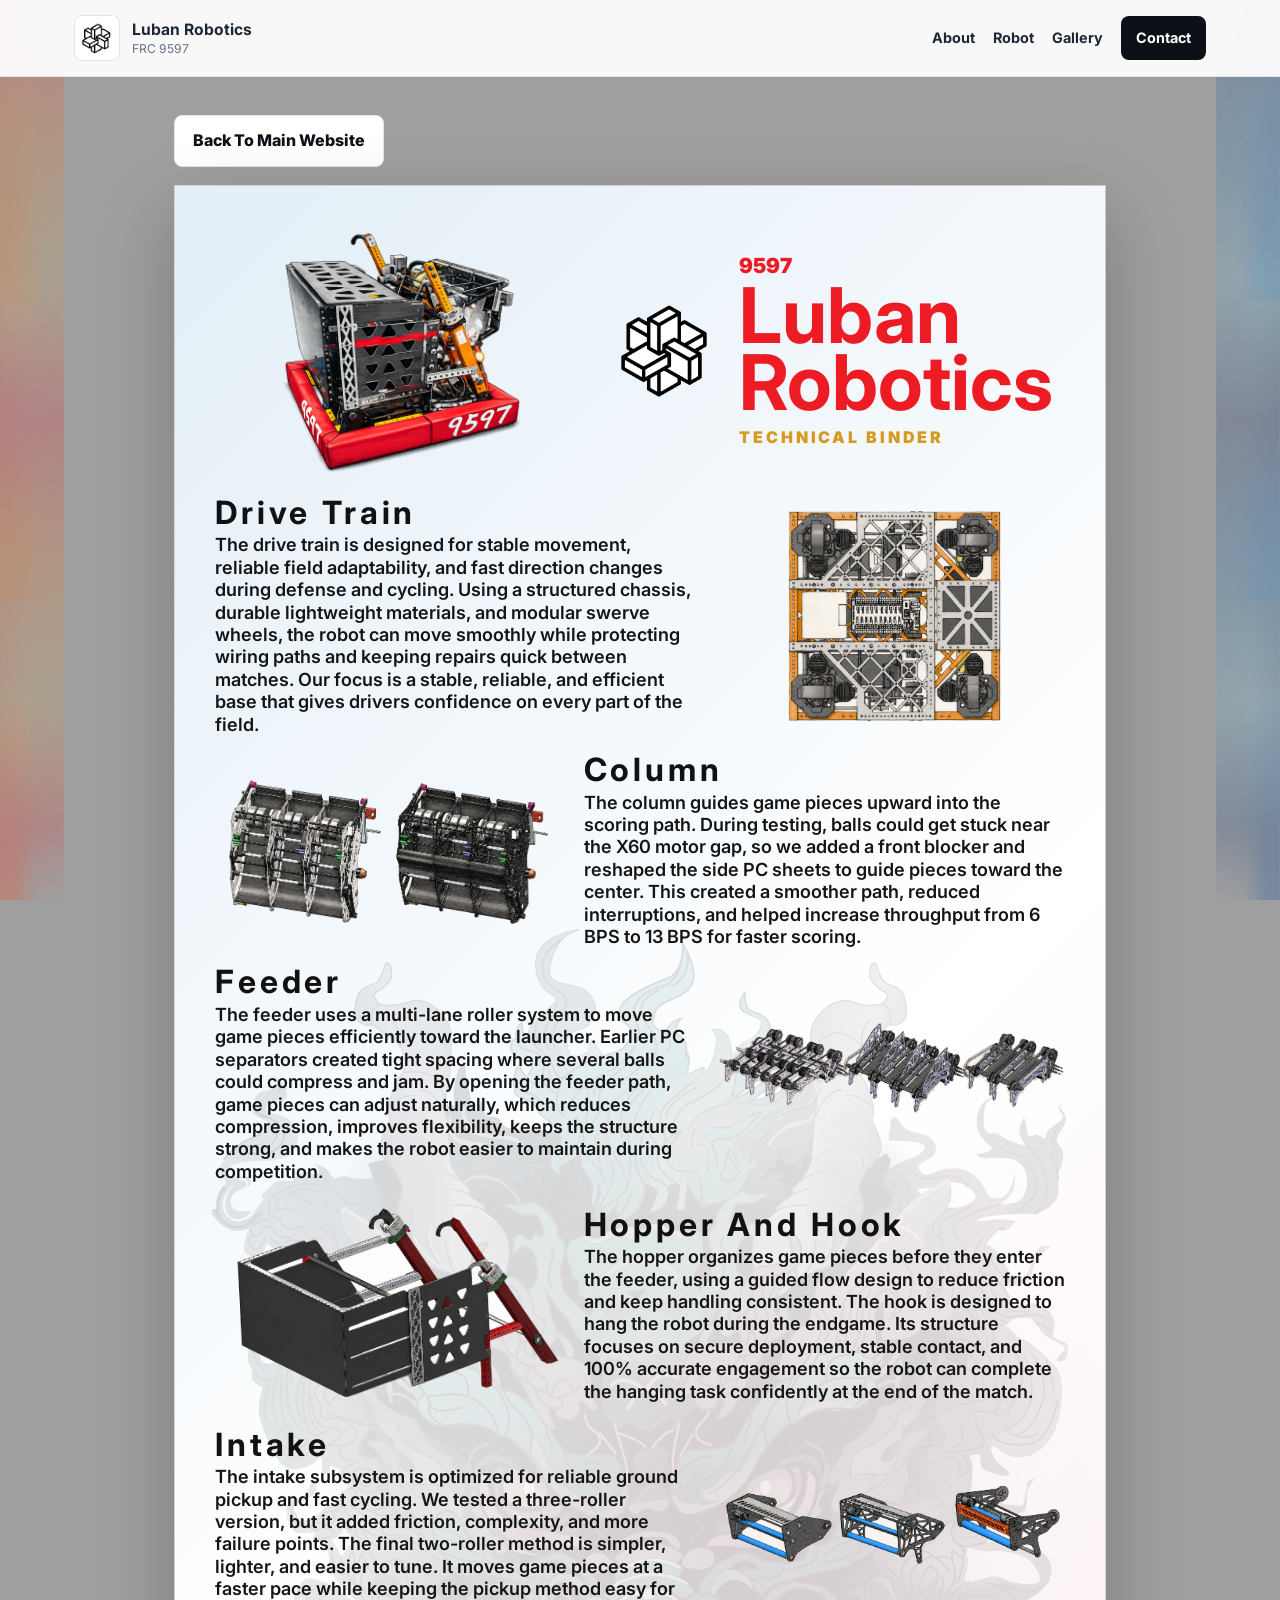
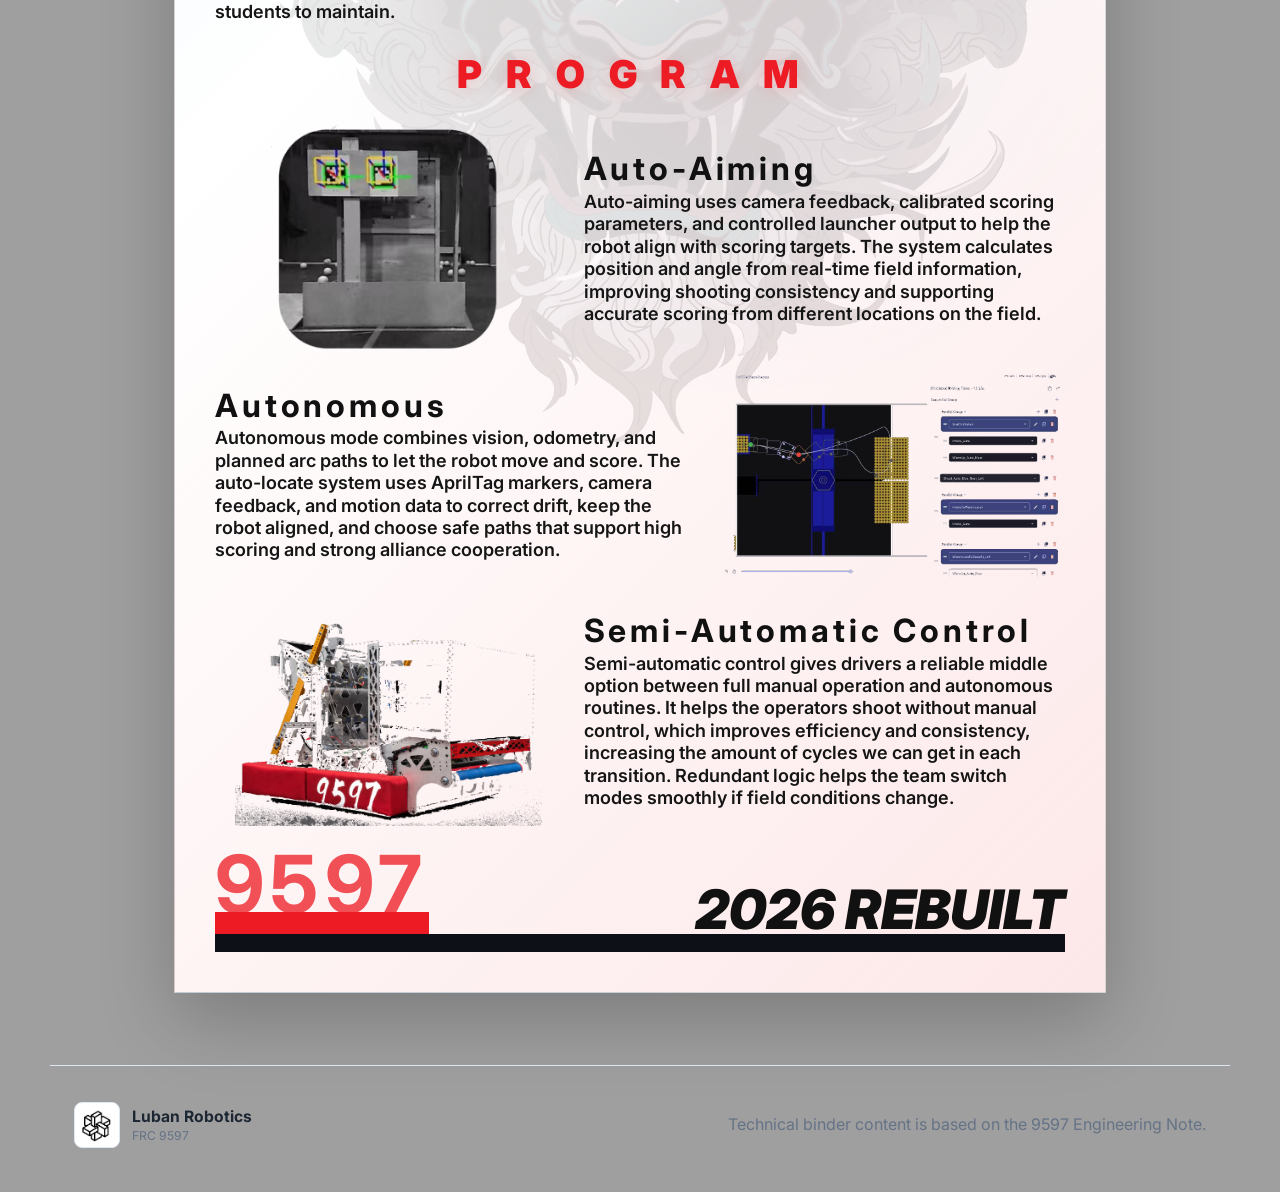
==== binder.html @ 668d8262 "Build Luban Robotics website" ====
<!DOCTYPE html>
<html lang="en">
  <head>
    <meta charset="UTF-8" />
    <meta name="viewport" content="width=device-width, initial-scale=1.0" />
    <title>Technical Binder | Luban Robotics</title>
    <link rel="preconnect" href="https://fonts.googleapis.com" />
    <link rel="preconnect" href="https://fonts.gstatic.com" crossorigin />
    <link
      href="https://fonts.googleapis.com/css2?family=Inter:wght@400;500;600;700;800&amp;display=swap"
      rel="stylesheet"
    />
    <link rel="stylesheet" href="styles.css" />
  </head>
  <body class="binder-page">
    <header class="site-header" id="top">
      <nav class="nav" aria-label="Primary navigation">
        <a class="brand" href="index.html#home" aria-label="Luban Robotics home">
          <span class="brand-mark" aria-hidden="true">
            <img src="images/binder/no-bg/luban-logo.png" alt="" />
          </span>
          <span>
            <strong>Luban Robotics</strong>
            <small>FRC 9597</small>
          </span>
        </a>
        <button class="nav-toggle" type="button" aria-expanded="false" aria-controls="nav-links">
          <span></span>
          <span></span>
          <span></span>
          <span class="sr-only">Open menu</span>
        </button>
        <div class="nav-links" id="nav-links">
          <a href="index.html#about">About</a>
          <a href="index.html#engineering">Robot</a>
          <a href="index.html#gallery">Gallery</a>
          <a class="nav-cta" href="index.html#contact">Contact</a>
        </div>
      </nav>
    </header>

    <main>
      <section class="binder-poster-section">
        <a class="button secondary binder-back" href="index.html#home">Back To Main Website</a>
        <article class="technical-binder" aria-label="Luban Robotics 2026 technical binder">
          <header class="binder-poster-header">
            <figure class="binder-hero-robot">
              <img src="images/binder/no-bg/luban-robot.png" alt="Luban Robotics 9597 robot" />
            </figure>
            <div class="binder-title-lockup">
              <img src="images/binder/no-bg/luban-logo.png" alt="Luban Robotics logo" />
              <div>
                <p>9597</p>
                <h1>Luban Robotics</h1>
                <span>Technical Binder</span>
              </div>
            </div>
          </header>

          <section class="binder-block binder-block-left">
            <div>
              <h2>Drive Train</h2>
              <p>
                The drive train is designed for stable movement, reliable field adaptability, and fast
                direction changes during defense and cycling. Using a structured chassis, durable
                lightweight materials, and modular swerve wheels, the robot can move smoothly while
                protecting wiring paths and keeping repairs quick between matches. Our focus is a
                stable, reliable, and efficient base that gives drivers confidence on every part of the
                field.
              </p>
            </div>
            <img src="images/binder/no-bg/drivetrain-cad.png" alt="Drive train CAD" />
          </section>

          <section class="binder-block binder-block-right">
            <img src="images/binder/no-bg/column-shooter.png" alt="Column feeder and launcher CAD" />
            <div>
              <h2>Column</h2>
              <p>
                The column guides game pieces upward into the scoring path. During testing, balls
                could get stuck near the X60 motor gap, so we added a front blocker and reshaped the
                side PC sheets to guide pieces toward the center. This created a smoother path,
                reduced interruptions, and helped increase throughput from 6 BPS to 13 BPS for faster
                scoring.
              </p>
            </div>
          </section>

          <section class="binder-block binder-block-left">
            <div>
              <h2>Feeder</h2>
              <p>
                The feeder uses a multi-lane roller system to move game pieces efficiently toward the
                launcher. Earlier PC separators created tight spacing where several balls could
                compress and jam. By opening the feeder path, game pieces can adjust naturally, which
                reduces compression, improves flexibility, keeps the structure strong, and makes the
                robot easier to maintain during competition.
              </p>
            </div>
            <img src="images/binder/no-bg/feeder-iteration.png" alt="Feeder mechanism CAD" />
          </section>

          <section class="binder-block binder-block-right">
            <img src="images/binder/no-bg/hopper-hook.png" alt="Hopper and hook CAD" />
            <div>
              <h2>Hopper And Hook</h2>
              <p>
                The hopper organizes game pieces before they enter the feeder, using a guided flow
                design to reduce friction and keep handling consistent. The hook is designed to hang
                the robot during the endgame. Its structure focuses on secure deployment, stable
                contact, and 100% accurate engagement so the robot can complete the hanging task
                confidently at the end of the match.
              </p>
            </div>
          </section>

          <section class="binder-block binder-block-left">
            <div>
              <h2>Intake</h2>
              <p>
                The intake subsystem is optimized for reliable ground pickup and fast cycling. We
                tested a three-roller version, but it added friction, complexity, and more failure
                points. The final two-roller method is simpler, lighter, and easier to tune. It moves
                game pieces at a faster pace while keeping the pickup method easy for students to
                maintain.
              </p>
            </div>
            <img src="images/binder/no-bg/intake-two-roller.png" alt="Intake CAD" />
          </section>

          <div class="binder-program-label">PROGRAM</div>

          <section class="binder-block binder-block-right">
            <img src="images/binder/no-bg/auto-aiming-preview.png" alt="Auto-aiming vision target preview" />
            <div>
              <h2>Auto-Aiming</h2>
              <p>
                Auto-aiming uses camera feedback, calibrated scoring parameters, and controlled
                launcher output to help the robot align with scoring targets. The system calculates
                position and angle from real-time field information, improving shooting consistency
                and supporting accurate scoring from different locations on the field.
              </p>
            </div>
          </section>

          <section class="binder-block binder-block-left">
            <div>
              <h2>Autonomous</h2>
              <p>
                Autonomous mode combines vision, odometry, and planned arc paths to let the robot
                move and score. The auto-locate system uses AprilTag markers, camera feedback, and
                motion data to correct drift, keep the robot aligned, and choose safe paths that
                support high scoring and strong alliance cooperation.
              </p>
            </div>
            <img src="images/binder/no-bg/auto-path.png" alt="Autonomous path planning software" />
          </section>

          <section class="binder-block binder-block-right binder-footer-block">
            <img src="images/binder/no-bg/luban-robot-gallery.png" alt="Robot control and mechanism overview" />
            <div>
              <h2>Semi-Automatic Control</h2>
              <p>
                Semi-automatic control gives drivers a reliable middle option between full manual
                operation and autonomous routines. It helps the operators shoot without manual
                control, which improves efficiency and consistency, increasing the amount of cycles we
                can get in each transition. Redundant logic helps the team switch modes smoothly if
                field conditions change.
              </p>
            </div>
          </section>

          <footer class="binder-poster-footer">
            <strong>9597</strong>
            <span>2026 REBUILT</span>
          </footer>
        </article>
      </section>
    </main>

    <footer class="site-footer">
      <a class="brand" href="index.html#home" aria-label="Back to main website">
        <span class="brand-mark" aria-hidden="true">
          <img src="images/binder/no-bg/luban-logo.png" alt="" />
        </span>
        <span>
          <strong>Luban Robotics</strong>
          <small>FRC 9597</small>
        </span>
      </a>
      <p>Technical binder content is based on the 9597 Engineering Note.</p>
    </footer>
    <script src="script.js"></script>
  </body>
</html>
---- styles.css ----
:root {
  --blue: #0066b3;
  --blue-dark: #003b73;
  --red: #ed1c24;
  --red-dark: #a70f18;
  --black: #0d1117;
  --ink: #1d2733;
  --muted: #657386;
  --line: #dde5ef;
  --soft: #f4f7fb;
  --white: #ffffff;
  --shadow: 0 18px 50px rgba(13, 17, 23, 0.12);
  --radius: 8px;
  --max: 1180px;
}

* {
  box-sizing: border-box;
}

html {
  scroll-behavior: smooth;
}

body {
  margin: 0;
  font-family: "Inter", Arial, sans-serif;
  color: var(--ink);
  background: var(--white);
  line-height: 1.6;
  overflow-x: hidden;
}

body::before,
body::after {
  content: "";
  position: fixed;
  top: 0;
  bottom: 0;
  width: clamp(36px, 5vw, 84px);
  pointer-events: none;
  z-index: 12;
  opacity: 0.26;
  background-repeat: repeat-y;
  background-size: 100% 420px, 100% 300px, 100% 220px, 100% 100%;
  filter: blur(0.7px) saturate(1.18);
  will-change: background-position, opacity, transform;
  animation:
    side-fire-flow 8s linear infinite,
    side-fire-drift 3.8s ease-in-out infinite alternate;
}

body::before {
  left: 0;
  background-image:
    linear-gradient(180deg, rgba(237, 28, 36, 0.72), rgba(255, 113, 27, 0.68), rgba(255, 173, 56, 0.42), rgba(237, 28, 36, 0.72)),
    radial-gradient(ellipse at 0% 88%, rgba(255, 95, 24, 0.68) 0 16%, transparent 48%),
    radial-gradient(ellipse at 22% 42%, rgba(255, 190, 72, 0.42) 0 10%, transparent 42%),
    linear-gradient(90deg, rgba(237, 28, 36, 0.42), rgba(255, 127, 36, 0.13) 44%, transparent 100%);
  -webkit-mask-image:
    linear-gradient(90deg, #000 0 22%, rgba(0, 0, 0, 0.18) 56%, transparent 100%),
    linear-gradient(180deg, transparent 0, #000 9%, #000 91%, transparent 100%);
  mask-image:
    linear-gradient(90deg, #000 0 22%, rgba(0, 0, 0, 0.18) 56%, transparent 100%),
    linear-gradient(180deg, transparent 0, #000 9%, #000 91%, transparent 100%);
}

body::after {
  right: 0;
  background-image:
    linear-gradient(180deg, rgba(0, 38, 105, 0.72), rgba(0, 102, 179, 0.68), rgba(80, 194, 255, 0.42), rgba(0, 38, 105, 0.72)),
    radial-gradient(ellipse at 100% 88%, rgba(0, 111, 210, 0.68) 0 16%, transparent 48%),
    radial-gradient(ellipse at 78% 42%, rgba(143, 224, 255, 0.42) 0 10%, transparent 42%),
    linear-gradient(270deg, rgba(0, 38, 105, 0.44), rgba(76, 190, 255, 0.13) 44%, transparent 100%);
  -webkit-mask-image:
    linear-gradient(270deg, #000 0 22%, rgba(0, 0, 0, 0.18) 56%, transparent 100%),
    linear-gradient(180deg, transparent 0, #000 9%, #000 91%, transparent 100%);
  mask-image:
    linear-gradient(270deg, #000 0 22%, rgba(0, 0, 0, 0.18) 56%, transparent 100%),
    linear-gradient(180deg, transparent 0, #000 9%, #000 91%, transparent 100%);
  animation-delay: -3.4s, -1.6s;
}

body.nav-open {
  overflow: hidden;
}

main,
.site-footer {
  position: relative;
  z-index: 1;
}

@keyframes side-fire-flow {
  0% {
    background-position: 0 0, 0 120px, 0 210px, 0 0;
  }

  100% {
    background-position: 0 -420px, 0 -180px, 0 -10px, 0 0;
  }
}

@keyframes side-fire-drift {
  0% {
    opacity: 0.2;
    transform: translateY(0) scaleX(0.96);
  }

  45% {
    opacity: 0.32;
    transform: translateY(-10px) scaleX(1.05);
  }

  100% {
    opacity: 0.24;
    transform: translateY(-18px) scaleX(1);
  }
}

@media (max-width: 760px) {
  body::before,
  body::after {
    width: 22px;
    opacity: 0.18;
  }
}

img,
svg {
  max-width: 100%;
  display: block;
}

a {
  color: inherit;
}

.sr-only {
  position: absolute;
  width: 1px;
  height: 1px;
  padding: 0;
  margin: -1px;
  overflow: hidden;
  clip: rect(0, 0, 0, 0);
  white-space: nowrap;
  border: 0;
}

.site-header {
  position: sticky;
  top: 0;
  z-index: 20;
  background: rgba(255, 255, 255, 0.93);
  border-bottom: 1px solid rgba(221, 229, 239, 0.9);
  backdrop-filter: blur(16px);
}

.nav {
  max-width: var(--max);
  margin: 0 auto;
  min-height: 76px;
  padding: 0 24px;
  display: flex;
  align-items: center;
  justify-content: space-between;
  gap: 24px;
}

.brand {
  display: inline-flex;
  align-items: center;
  gap: 12px;
  text-decoration: none;
}

.brand-mark {
  width: 46px;
  height: 46px;
  flex: 0 0 auto;
  display: block;
  overflow: hidden;
  background: var(--white);
  border: 1px solid var(--line);
  border-radius: var(--radius);
}

.brand-mark img {
  width: 100%;
  height: 100%;
  object-fit: contain;
  padding: 4px;
}

.brand strong,
.brand small {
  display: block;
  line-height: 1.1;
}

.brand strong {
  font-size: 0.98rem;
}

.brand small {
  color: var(--muted);
  font-size: 0.76rem;
  margin-top: 4px;
}

.nav-links {
  display: flex;
  align-items: center;
  gap: 18px;
  font-size: 0.9rem;
  font-weight: 700;
}

.nav-links a {
  text-decoration: none;
  color: var(--ink);
}

.nav-links a:hover {
  color: var(--blue);
}

.nav-cta {
  padding: 10px 15px;
  color: var(--white) !important;
  background: var(--black);
  border-radius: var(--radius);
}

.nav-toggle {
  display: none;
  width: 44px;
  height: 44px;
  border: 1px solid var(--line);
  background: var(--white);
  border-radius: var(--radius);
  padding: 10px;
}

.nav-toggle span:not(.sr-only) {
  display: block;
  height: 2px;
  margin: 5px 0;
  background: var(--black);
}

.section {
  max-width: var(--max);
  margin: 0 auto;
  padding: 92px 24px;
}

.band {
  max-width: none;
  background: var(--soft);
}

.band > * {
  max-width: var(--max);
  margin-left: auto;
  margin-right: auto;
}

.hero {
  padding-top: 72px;
}

.hero-grid {
  display: grid;
  grid-template-columns: minmax(0, 0.9fr) minmax(360px, 1.1fr);
  gap: 46px;
  align-items: center;
}

.hero-grid > *,
.two-column > *,
.engineering-layout > *,
.event-card > *,
.sponsor-intro > *,
.contact-grid > * {
  min-width: 0;
}

.eyebrow {
  margin: 0 0 12px;
  color: var(--red);
  font-weight: 800;
  font-size: 0.78rem;
  text-transform: uppercase;
  letter-spacing: 0.08em;
}

h1,
h2,
h3,
p {
  margin-top: 0;
}

h1 {
  margin-bottom: 22px;
  color: var(--black);
  font-size: clamp(2.65rem, 7vw, 5.6rem);
  line-height: 0.96;
  letter-spacing: 0;
}

h2 {
  margin-bottom: 0;
  color: var(--black);
  font-size: clamp(2rem, 4vw, 3.35rem);
  line-height: 1.05;
  letter-spacing: 0;
}

h3 {
  margin-bottom: 10px;
  color: var(--black);
  font-size: 1.08rem;
  line-height: 1.25;
}

.hero-intro {
  max-width: 620px;
  color: var(--muted);
  font-size: 1.14rem;
}

.hero-actions {
  display: flex;
  flex-wrap: wrap;
  gap: 12px;
  margin-top: 30px;
}

.button {
  display: inline-flex;
  align-items: center;
  justify-content: center;
  min-height: 46px;
  padding: 12px 18px;
  border: 0;
  border-radius: var(--radius);
  font: inherit;
  font-weight: 800;
  text-decoration: none;
  cursor: pointer;
}

.button.primary {
  color: var(--white);
  background: var(--blue);
}

.button.primary:hover {
  background: var(--blue-dark);
}

.button.secondary {
  color: var(--black);
  background: var(--white);
  border: 1px solid var(--line);
}

.image-placeholder {
  position: relative;
  min-height: 230px;
  margin: 0;
  overflow: hidden;
  border: 1px solid rgba(0, 102, 179, 0.22);
  border-radius: var(--radius);
  background:
    linear-gradient(135deg, rgba(0, 102, 179, 0.18), rgba(237, 28, 36, 0.13)),
    repeating-linear-gradient(
      -45deg,
      rgba(13, 17, 23, 0.06) 0,
      rgba(13, 17, 23, 0.06) 10px,
      rgba(255, 255, 255, 0.65) 10px,
      rgba(255, 255, 255, 0.65) 20px
    );
}

.image-placeholder::before {
  content: "";
  position: absolute;
  inset: 18px;
  border: 2px dashed rgba(13, 17, 23, 0.22);
  border-radius: calc(var(--radius) - 2px);
}

.image-hero {
  min-height: 520px;
  box-shadow: var(--shadow);
}

.image-hero img {
  object-fit: cover;
}

.placeholder-label {
  position: absolute;
  left: 50%;
  top: 50%;
  z-index: 1;
  transform: translate(-50%, -50%);
  width: min(78%, 330px);
  padding: 12px 16px;
  color: var(--black);
  background: rgba(255, 255, 255, 0.88);
  border: 1px solid rgba(221, 229, 239, 0.9);
  border-radius: var(--radius);
  text-align: center;
  font-weight: 800;
}

.achievement-strip {
  display: grid;
  grid-template-columns: repeat(4, 1fr);
  gap: 14px;
  margin-top: 32px;
}

.achievement-strip article,
.info-card,
.feature-card,
.photo-card,
.post-card,
.contact-card,
.values-card,
.event-card {
  border: 1px solid var(--line);
  border-radius: var(--radius);
  background: var(--white);
}

.achievement-strip article {
  padding: 18px;
}

.achievement-strip strong,
.achievement-strip span {
  display: block;
}

.achievement-strip strong {
  color: var(--black);
  font-size: 1.02rem;
}

.achievement-strip span {
  color: var(--muted);
  font-size: 0.9rem;
}

.secondary-page-actions {
  display: flex;
  flex-wrap: wrap;
  justify-content: center;
  gap: 12px;
  margin-top: 22px;
}

.section-heading {
  max-width: 780px;
  margin-bottom: 36px;
}

.row-heading {
  max-width: none;
  display: flex;
  align-items: end;
  justify-content: space-between;
  gap: 24px;
}

.text-link {
  color: var(--blue);
  font-weight: 800;
  text-decoration: none;
}

.text-link:hover,
.post-card a:hover {
  text-decoration: underline;
}

.two-column {
  display: grid;
  grid-template-columns: minmax(0, 1.25fr) minmax(280px, 0.75fr);
  gap: 28px;
  align-items: start;
  margin-bottom: 28px;
}

.copy-stack,
.values-card {
  font-size: 1.02rem;
}

.copy-stack p,
.values-card p,
.info-card p,
.feature-card p,
.photo-card p,
.post-card p,
.event-card p,
.contact-card p {
  color: var(--muted);
}

.values-card,
.info-card,
.feature-card,
.photo-card,
.post-card,
.contact-card {
  padding: 24px;
}

.check-list {
  display: grid;
  gap: 10px;
  margin: 0;
  padding: 0;
  list-style: none;
}

.check-list li {
  position: relative;
  padding-left: 26px;
}

.check-list li::before {
  content: "";
  position: absolute;
  left: 0;
  top: 0.55em;
  width: 10px;
  height: 10px;
  background: var(--red);
  border-radius: 50%;
  box-shadow: 8px 0 0 var(--blue);
}

.card-grid {
  display: grid;
  gap: 18px;
}

.card-grid.four {
  grid-template-columns: repeat(4, 1fr);
}

.card-grid.three {
  grid-template-columns: repeat(3, 1fr);
}

.card-grid.two {
  grid-template-columns: repeat(2, 1fr);
}

.card-icon {
  width: 42px;
  height: 42px;
  display: grid;
  place-items: center;
  margin-bottom: 18px;
  border-radius: var(--radius);
  font-weight: 800;
}

.card-icon.blue {
  color: var(--white);
  background: var(--blue);
}

.card-icon.red {
  color: var(--white);
  background: var(--red);
}

.card-icon.black {
  color: var(--white);
  background: var(--black);
}

.card-icon.white {
  color: var(--black);
  background: var(--soft);
  border: 1px solid var(--line);
}

.engineering-layout {
  display: grid;
  grid-template-columns: minmax(300px, 0.9fr) minmax(0, 1.1fr);
  gap: 28px;
  align-items: stretch;
}

.image-placeholder.tall {
  min-height: 500px;
}

.robot-photo-frame {
  margin: 0;
  overflow: hidden;
  border: 1px solid var(--line);
  border-radius: var(--radius);
  background: var(--white);
}

.robot-photo-frame.tall {
  min-height: 500px;
  display: grid;
  place-items: center;
}

.robot-photo-frame img {
  width: 100%;
  height: 100%;
  object-fit: contain;
}

.engineering-content {
  display: grid;
  gap: 18px;
}

.mini-grid {
  display: grid;
  grid-template-columns: repeat(2, 1fr);
  gap: 14px;
}

.robot-principles {
  display: flex;
  flex-wrap: wrap;
  gap: 10px;
  margin-top: 18px;
}

.robot-principles strong {
  display: inline-flex;
  align-items: center;
  justify-content: center;
  min-width: 132px;
  padding: 12px 14px;
  color: var(--black);
  font-size: 1.25rem;
  font-weight: 900;
  letter-spacing: 0.04em;
  border: 1px solid var(--line);
  border-left: 6px solid var(--red);
  border-radius: var(--radius);
  background: var(--white);
}

.robot-principles strong:nth-child(2) {
  border-left-color: var(--blue);
}

.robot-principles strong:nth-child(3) {
  border-left-color: var(--black);
}

.mini-grid article {
  padding: 18px;
  border-left: 5px solid var(--blue);
  background: var(--white);
  border-radius: var(--radius);
}

.mini-grid strong,
.mini-grid span {
  display: block;
}

.mini-grid span {
  margin-top: 4px;
  color: var(--muted);
  font-size: 0.92rem;
}

.notebook-section {
  margin-top: 54px;
}

.notebook-heading {
  margin-bottom: 24px;
}

.notebook-grid {
  display: grid;
  gap: 18px;
}

.notebook-card {
  display: grid;
  grid-template-columns: minmax(260px, 0.44fr) minmax(0, 0.56fr);
  overflow: hidden;
  border: 1px solid var(--line);
  border-radius: var(--radius);
  background: var(--white);
}

.notebook-card:nth-child(even) {
  grid-template-columns: minmax(0, 0.56fr) minmax(260px, 0.44fr);
}

.notebook-card:nth-child(even) figure {
  order: 2;
  border-right: 0;
  border-left: 1px solid var(--line);
}

.notebook-card figure {
  min-height: 260px;
  margin: 0;
  display: grid;
  place-items: center;
  background: #f7f9fc;
  border-right: 1px solid var(--line);
}

.notebook-card img {
  width: 100%;
  height: 100%;
  object-fit: contain;
}

.notebook-card > div {
  padding: 26px;
}

.notebook-card h3 {
  margin-bottom: 8px;
}

.notebook-card p:not(.eyebrow) {
  margin-bottom: 0;
  color: var(--muted);
}

.notebook-card p + p {
  margin-top: 12px;
}

.note-metrics {
  display: flex;
  flex-wrap: wrap;
  gap: 8px;
  margin-top: 16px;
}

.note-metrics span {
  display: inline-flex;
  padding: 8px 10px;
  color: var(--black);
  background: var(--soft);
  border: 1px solid var(--line);
  border-radius: var(--radius);
  font-size: 0.86rem;
  font-weight: 800;
}

.timeline {
  display: grid;
  grid-template-columns: repeat(4, 1fr);
  gap: 1px;
  margin-top: 28px;
  overflow: hidden;
  border: 1px solid var(--line);
  border-radius: var(--radius);
  background: var(--line);
}

.timeline article {
  padding: 24px;
  background: var(--white);
}

.timeline span {
  display: inline-block;
  margin-bottom: 16px;
  color: var(--red);
  font-weight: 800;
}

.timeline p {
  margin-bottom: 0;
  color: var(--muted);
}

.event-list {
  display: grid;
  gap: 18px;
}

.event-card {
  display: grid;
  grid-template-columns: minmax(220px, 0.42fr) minmax(0, 0.58fr);
  gap: 22px;
  align-items: center;
  padding: 18px;
}

.event-card-featured {
  grid-template-columns: minmax(320px, 0.48fr) minmax(0, 0.52fr);
  align-items: start;
}

.event-results-image {
  margin: 0;
  overflow: hidden;
  border: 1px solid var(--line);
  border-radius: var(--radius);
  background: var(--white);
}

.event-results-image img {
  width: 100%;
  height: 100%;
  display: block;
  object-fit: contain;
}

.image-placeholder.wide {
  min-height: 210px;
}

.event-meta,
.post-date {
  margin-bottom: 8px;
  color: var(--red);
  font-size: 0.86rem;
  font-weight: 800;
}

.result-stats {
  display: grid;
  grid-template-columns: repeat(4, 1fr);
  gap: 10px;
  margin-top: 18px;
}

.result-stats article {
  padding: 14px;
  border: 1px solid var(--line);
  border-radius: var(--radius);
  background: var(--soft);
}

.result-stats span,
.result-stats strong {
  display: block;
}

.result-stats span {
  color: var(--muted);
  font-size: 0.78rem;
  font-weight: 800;
  text-transform: uppercase;
  letter-spacing: 0.04em;
}

.result-stats strong {
  margin-top: 4px;
  color: var(--black);
  font-size: 1.02rem;
}

.alliance-card,
.points-card {
  margin-top: 14px;
  padding: 18px;
  border: 1px solid var(--line);
  border-radius: var(--radius);
  background: var(--white);
}

.alliance-card h4,
.points-card h4 {
  margin: 0 0 10px;
  color: var(--black);
  font-size: 1rem;
}

.alliance-card dl,
.points-card dl {
  display: grid;
  gap: 1px;
  margin: 0;
  overflow: hidden;
  border: 1px solid var(--line);
  border-radius: var(--radius);
  background: var(--line);
}

.alliance-card div,
.points-card div {
  display: grid;
  grid-template-columns: 1fr auto;
  gap: 16px;
  padding: 10px 12px;
  background: var(--white);
}

.alliance-card dt,
.points-card dt,
.alliance-card dd,
.points-card dd {
  margin: 0;
}

.alliance-card dt,
.points-card dt {
  color: var(--muted);
  font-weight: 700;
}

.alliance-card dd,
.points-card dd {
  color: var(--blue);
  font-weight: 800;
}

.photo-card {
  padding: 14px;
}

.photo-card h3,
.photo-card p {
  padding-left: 10px;
  padding-right: 10px;
}

.card-image {
  min-height: 210px;
  margin-bottom: 20px;
}

.sponsor-intro {
  display: grid;
  grid-template-columns: minmax(0, 0.72fr) minmax(280px, 0.28fr);
  gap: 34px;
  align-items: end;
  margin-bottom: 30px;
}

.sponsor-intro p {
  color: var(--muted);
}

.sponsor-grid {
  display: grid;
  grid-template-columns: repeat(4, 1fr);
  gap: 14px;
}

.sponsor-logo {
  min-height: 96px;
  display: grid;
  place-items: center;
  padding: 16px;
  color: var(--muted);
  background: var(--white);
  border: 1px solid var(--line);
  border-radius: var(--radius);
  text-align: center;
  font-weight: 800;
}

.sponsor-logo img {
  max-width: 100%;
  max-height: 74px;
  object-fit: contain;
}

.impact-panel {
  display: flex;
  gap: 10px;
  margin-top: 18px;
  padding: 20px;
  color: var(--white);
  background: var(--black);
  border-radius: var(--radius);
}

.note-jump-buttons {
  display: flex;
  flex-wrap: wrap;
  gap: 10px;
  margin-top: 18px;
}

.note-jump-buttons a {
  display: inline-flex;
  align-items: center;
  justify-content: center;
  min-height: 42px;
  padding: 10px 13px;
  color: var(--white);
  font-weight: 900;
  text-decoration: none;
  border-radius: var(--radius);
  background: var(--black);
  box-shadow: 0 10px 18px rgba(10, 16, 26, 0.12);
}

.note-jump-buttons a:nth-child(odd) {
  background: var(--blue);
}

.note-jump-buttons a:hover {
  transform: translateY(-1px);
  filter: brightness(1.04);
}

.engineering-flash-grid {
  display: grid;
  grid-template-columns: repeat(auto-fit, minmax(210px, 1fr));
  gap: 14px;
  margin-top: 18px;
}

.engineering-flash-grid .engineering-flash-card {
  margin-top: 0;
  padding: 22px;
}

.engineering-flash-grid .engineering-flash-card h3 {
  font-size: 1.2rem;
}

.impact-panel span {
  color: rgba(255, 255, 255, 0.78);
}

.gallery-grid {
  display: grid;
  grid-template-columns: 1.2fr 0.8fr 0.8fr;
  grid-auto-rows: 220px;
  gap: 14px;
}

.gallery-heading {
  max-width: 760px;
  margin-left: auto;
  margin-right: auto;
  text-align: center;
  align-items: center;
  justify-content: center;
  flex-direction: column;
}

.gallery-grid .image-placeholder {
  min-height: auto;
}

.subpage-hero {
  text-align: center;
}

.subpage-hero .hero-intro {
  margin-left: auto;
  margin-right: auto;
}

.teammate-card {
  display: grid;
  gap: 12px;
}

.teammate-photo {
  min-height: 170px;
  display: grid;
  place-items: center;
  color: var(--muted);
  font-weight: 800;
  border: 1px dashed rgba(0, 102, 179, 0.32);
  border-radius: var(--radius);
  background:
    linear-gradient(135deg, rgba(0, 102, 179, 0.08), rgba(237, 28, 36, 0.06)),
    var(--soft);
}

.profile-section {
  display: grid;
  grid-template-columns: repeat(auto-fit, minmax(250px, 1fr));
  gap: 18px;
}

.profile-card {
  display: grid;
  align-content: start;
  gap: 10px;
}

.profile-photo {
  width: 100%;
  aspect-ratio: 4 / 3;
  object-fit: cover;
  border: 1px solid var(--line);
  border-radius: var(--radius);
  background: var(--soft);
}

.full-face-photo {
  object-fit: contain;
  object-position: center;
  padding: 4px;
}

.profile-card h3 {
  margin-bottom: 0;
}

.profile-card p {
  margin-bottom: 0;
}

.profile-tag {
  width: fit-content;
  display: inline-flex;
  align-items: center;
  min-height: 30px;
  padding: 6px 10px;
  color: var(--blue-dark);
  font-size: 0.76rem;
  font-weight: 900;
  text-transform: uppercase;
  letter-spacing: 0.04em;
  border: 1px solid rgba(0, 102, 179, 0.22);
  border-radius: var(--radius);
  background: rgba(0, 102, 179, 0.08);
}

.binder-showcase {
  display: grid;
  grid-template-columns: minmax(320px, 0.95fr) minmax(0, 1.05fr);
  gap: 28px;
  align-items: center;
}

.binder-preview {
  margin: 0;
  overflow: hidden;
  border: 1px solid var(--line);
  border-radius: var(--radius);
  background: var(--white);
  box-shadow: var(--shadow);
}

.binder-preview img {
  width: 100%;
  min-height: 360px;
  object-fit: cover;
}

.binder-page {
  background: #9f9f9f;
}

.binder-poster-section {
  max-width: 980px;
  margin: 0 auto;
  padding: 38px 24px 72px;
}

.binder-back {
  margin-bottom: 18px;
  background: rgba(255, 255, 255, 0.9);
}

.technical-binder {
  position: relative;
  overflow: hidden;
  padding: clamp(22px, 4vw, 40px);
  color: #111;
  background:
    linear-gradient(135deg, rgba(0, 102, 179, 0.11) 0%, rgba(255, 255, 255, 0.72) 48%, rgba(237, 28, 36, 0.1) 100%),
    radial-gradient(circle at 54% 54%, rgba(237, 28, 36, 0.1), transparent 26%),
    radial-gradient(circle at 60% 57%, rgba(0, 102, 179, 0.08), transparent 30%),
    var(--white);
  border: 1px solid rgba(0, 0, 0, 0.14);
  box-shadow: 0 26px 70px rgba(0, 0, 0, 0.22);
}

.technical-binder::before {
  content: "";
  position: absolute;
  inset: 14% 4% 6%;
  background: url("images/binder/dragon-pdf-watermark.png") center / contain no-repeat;
  opacity: 0.62;
  mix-blend-mode: multiply;
  pointer-events: none;
}

.binder-poster-header {
  position: relative;
  z-index: 1;
  display: grid;
  grid-template-columns: minmax(180px, 0.82fr) minmax(250px, 1fr);
  gap: 24px;
  align-items: center;
  margin-bottom: 22px;
}

.binder-hero-robot,
.binder-block img {
  margin: 0;
  overflow: hidden;
  border-radius: 24px;
}

.binder-hero-robot img {
  width: 100%;
  max-height: 260px;
  object-fit: contain;
  border-radius: 24px;
}

.binder-title-lockup {
  display: flex;
  align-items: center;
  gap: 18px;
  justify-content: flex-end;
  text-align: left;
}

.binder-title-lockup img {
  width: clamp(72px, 9vw, 110px);
  height: clamp(72px, 9vw, 110px);
  object-fit: contain;
}

.binder-title-lockup p {
  margin: 0;
  color: var(--red);
  font-weight: 900;
  font-size: 1.3rem;
}

.binder-title-lockup h1 {
  margin: 0;
  color: var(--red);
  font-size: clamp(2.4rem, 6vw, 5rem);
  line-height: 0.88;
}

.binder-title-lockup span {
  display: block;
  margin-top: 8px;
  color: #d69a20;
  font-weight: 900;
  text-transform: uppercase;
  letter-spacing: 0.18em;
}

.binder-block {
  position: relative;
  z-index: 1;
  display: grid;
  grid-template-columns: 1fr 0.72fr;
  gap: 22px;
  align-items: center;
  margin: 18px 0;
}

.binder-block-right {
  grid-template-columns: 0.72fr 1fr;
}

.binder-block h2 {
  margin-bottom: 4px;
  color: #111;
  font-size: clamp(1.45rem, 3vw, 2rem);
  line-height: 1.05;
  letter-spacing: 0.12em;
}

.binder-block p {
  margin-bottom: 0;
  color: #151515;
  font-size: clamp(0.95rem, 1.85vw, 1.13rem);
  font-weight: 600;
  line-height: 1.24;
}

.binder-block img {
  width: 100%;
  max-height: 230px;
  object-fit: contain;
  border-radius: 24px;
}

.binder-program-label {
  position: relative;
  z-index: 1;
  margin: 22px auto 8px;
  text-align: center;
  font-size: clamp(1.35rem, 4vw, 2.4rem);
  font-weight: 1000;
  letter-spacing: 0.62em;
  color: var(--red);
  text-shadow: 0 2px 16px rgba(237, 28, 36, 0.18);
}

.binder-footer-block {
  margin-bottom: 30px;
}

.binder-poster-footer {
  position: relative;
  z-index: 1;
  display: flex;
  align-items: end;
  justify-content: space-between;
  gap: 16px;
  margin-top: 26px;
  border-bottom: 18px solid var(--black);
}

.binder-poster-footer strong {
  color: rgba(237, 28, 36, 0.76);
  font-size: clamp(2.2rem, 7vw, 5rem);
  line-height: 0.7;
  letter-spacing: 0.08em;
  border-bottom: 22px solid var(--red);
}

.binder-poster-footer span {
  color: #111;
  font-size: clamp(1.6rem, 5vw, 3.4rem);
  font-weight: 900;
  line-height: 0.92;
  text-transform: uppercase;
  font-style: italic;
}

.gallery-photo {
  min-height: auto;
  margin: 0;
  overflow: hidden;
  border: 1px solid var(--line);
  border-radius: var(--radius);
  background: var(--white);
}

.gallery-photo img {
  width: 100%;
  height: 100%;
  object-fit: cover;
}

.gallery-large {
  grid-row: span 2;
}

.image-placeholder.video::after {
  content: "";
  position: absolute;
  left: 50%;
  top: calc(50% - 52px);
  z-index: 1;
  transform: translateX(-50%);
  border-top: 22px solid transparent;
  border-bottom: 22px solid transparent;
  border-left: 34px solid var(--red);
}

.gallery-video {
  position: relative;
  min-height: auto;
  margin: 0;
  overflow: hidden;
  border: 1px solid var(--line);
  border-radius: var(--radius);
  background: var(--black);
}

.gallery-video a {
  position: relative;
  width: 100%;
  height: 100%;
  display: block;
  color: var(--white);
  text-decoration: none;
}

.gallery-video img {
  width: 100%;
  height: 100%;
  display: block;
  object-fit: cover;
  opacity: 0.78;
}

.gallery-video strong {
  position: absolute;
  left: 18px;
  right: 18px;
  bottom: 16px;
  z-index: 2;
  font-size: 1rem;
}

.video-play {
  position: absolute;
  left: 50%;
  top: 50%;
  z-index: 2;
  width: 58px;
  height: 58px;
  transform: translate(-50%, -50%);
  border-radius: 50%;
  background: rgba(237, 28, 36, 0.94);
  box-shadow: 0 12px 30px rgba(13, 17, 23, 0.25);
}

.video-play::after {
  content: "";
  position: absolute;
  left: 23px;
  top: 17px;
  border-top: 12px solid transparent;
  border-bottom: 12px solid transparent;
  border-left: 18px solid var(--white);
}

.post-card a {
  color: var(--blue);
  font-weight: 800;
  text-decoration: none;
}

.strategy-detail-card {
  display: grid;
  grid-template-columns: minmax(280px, 0.4fr) minmax(0, 0.6fr);
  gap: 24px;
  align-items: start;
  margin-top: 28px;
  padding: 22px;
  border: 1px solid var(--line);
  border-radius: var(--radius);
  background: var(--white);
}

.strategy-detail-card figure {
  position: sticky;
  top: 96px;
  margin: 0;
  overflow: hidden;
  border: 1px solid var(--line);
  border-radius: var(--radius);
  background: var(--soft);
}

.strategy-detail-card img {
  width: 100%;
  display: block;
}

.strategy-detail-card h3 {
  font-size: 1.35rem;
}

.strategy-detail-card p:not(.eyebrow) {
  color: var(--muted);
}

.strategy-detail-card p:last-child {
  margin-bottom: 0;
}

@media (min-width: 1021px) {
  .robot-photo-frame.tall,
  .notebook-card figure,
  .event-card-featured .event-results-image {
    position: sticky;
    top: 96px;
    align-self: start;
  }

  .notebook-card {
    align-items: start;
    overflow: visible;
  }

  .notebook-card figure {
    height: min(520px, calc(100vh - 120px));
    border-radius: var(--radius) 0 0 var(--radius);
  }

  .notebook-card:nth-child(even) figure {
    border-radius: 0 var(--radius) var(--radius) 0;
  }

  .event-card-featured .event-results-image {
    max-height: calc(100vh - 120px);
  }
}

.flash-card {
  margin-top: 18px;
  padding: 28px;
  border: 1px solid rgba(0, 102, 179, 0.28);
  border-left: 6px solid var(--blue);
  border-radius: var(--radius);
  background:
    linear-gradient(135deg, rgba(0, 102, 179, 0.08), rgba(237, 28, 36, 0.05)),
    var(--white);
}

.flash-card h3 {
  font-size: 1.55rem;
}

.flash-card p:not(.eyebrow) {
  color: var(--muted);
}

.flash-card p:last-child {
  margin-bottom: 0;
}

.contact-grid {
  display: grid;
  grid-template-columns: minmax(260px, 0.8fr) minmax(320px, 1.2fr);
  gap: 22px;
}

.contact-form {
  display: grid;
  gap: 16px;
  padding: 24px;
  border: 1px solid var(--line);
  border-radius: var(--radius);
  background: var(--soft);
}

.contact-form label {
  display: grid;
  gap: 7px;
  color: var(--black);
  font-weight: 800;
}

.contact-form input,
.contact-form textarea {
  width: 100%;
  padding: 13px 14px;
  border: 1px solid var(--line);
  border-radius: var(--radius);
  color: var(--ink);
  background: var(--white);
  font: inherit;
}

.contact-form textarea {
  resize: vertical;
}

.form-note {
  min-height: 24px;
  margin: 0;
  color: var(--blue-dark);
  font-weight: 700;
}

.site-footer {
  max-width: var(--max);
  margin: 0 auto;
  padding: 36px 24px 44px;
  display: flex;
  align-items: center;
  justify-content: space-between;
  gap: 22px;
  border-top: 1px solid var(--line);
}

.site-footer p {
  max-width: 520px;
  margin: 0;
  color: var(--muted);
}

@media (max-width: 1020px) {
  .nav-links {
    position: fixed;
    inset: 76px 0 auto 0;
    display: none;
    grid-template-columns: 1fr;
    gap: 0;
    padding: 8px 24px 24px;
    background: var(--white);
    border-bottom: 1px solid var(--line);
    box-shadow: var(--shadow);
  }

  .nav-links.is-open {
    display: grid;
  }

  .nav-links a {
    padding: 14px 0;
    border-bottom: 1px solid var(--line);
  }

  .nav-cta {
    margin-top: 10px;
    padding: 12px 14px !important;
    text-align: center;
    border-bottom: 0 !important;
  }

  .nav-toggle {
    display: block;
  }

  .hero-grid,
  .engineering-layout,
  .notebook-card,
  .notebook-card:nth-child(even) {
    grid-template-columns: 1fr;
  }

  .notebook-card:nth-child(even) figure {
    order: 0;
    border-left: 0;
    border-right: 0;
  }

  .notebook-card figure {
    border-right: 0;
    border-bottom: 1px solid var(--line);
  }

  .image-hero {
    min-height: 420px;
  }

  .achievement-strip,
  .card-grid.four,
  .timeline,
  .sponsor-grid {
    grid-template-columns: repeat(2, 1fr);
  }

  .card-grid.three {
    grid-template-columns: repeat(2, 1fr);
  }
}

@media (max-width: 760px) {
  .section {
    padding: 68px 18px;
  }

  .nav {
    padding: 0 18px;
  }

  .brand-mark {
    width: 42px;
    height: 42px;
  }

  h1 {
    font-size: 2.35rem;
    line-height: 1.02;
  }

  h2 {
    font-size: 2.2rem;
  }

  .hero {
    padding-top: 48px;
  }

  .hero-actions,
  .button {
    width: 100%;
  }

  .hero-actions .button {
    width: 100%;
  }

  .image-hero,
  .image-placeholder.tall,
  .robot-photo-frame.tall {
    min-height: 340px;
  }

  .achievement-strip,
  .two-column,
  .card-grid.four,
  .card-grid.three,
  .card-grid.two,
  .mini-grid,
  .result-stats,
  .strategy-detail-card,
  .binder-showcase,
  .binder-poster-header,
  .binder-block,
  .binder-block-right,
  .timeline,
  .event-card,
  .sponsor-intro,
  .sponsor-grid,
  .contact-grid {
    grid-template-columns: 1fr;
  }

  .strategy-detail-card figure {
    position: static;
  }

  .row-heading {
    align-items: start;
    flex-direction: column;
  }

  .technical-binder {
    padding: 20px;
  }

  .binder-title-lockup {
    justify-content: flex-start;
  }

  .binder-block,
  .binder-block-right {
    gap: 12px;
  }

  .binder-block-right img {
    order: 2;
  }

  .binder-program-label {
    letter-spacing: 0.32em;
  }

  .event-card {
    padding: 14px;
  }

  .gallery-grid {
    grid-template-columns: 1fr;
    grid-auto-rows: 210px;
  }

  .gallery-large {
    grid-row: span 1;
  }

  .impact-panel,
  .site-footer {
    display: grid;
  }
}

@media (max-width: 430px) {
  h1 {
    font-size: 2.08rem;
  }

  h2 {
    font-size: 1.9rem;
  }

  .placeholder-label {
    width: min(84%, 280px);
    font-size: 0.9rem;
  }
}
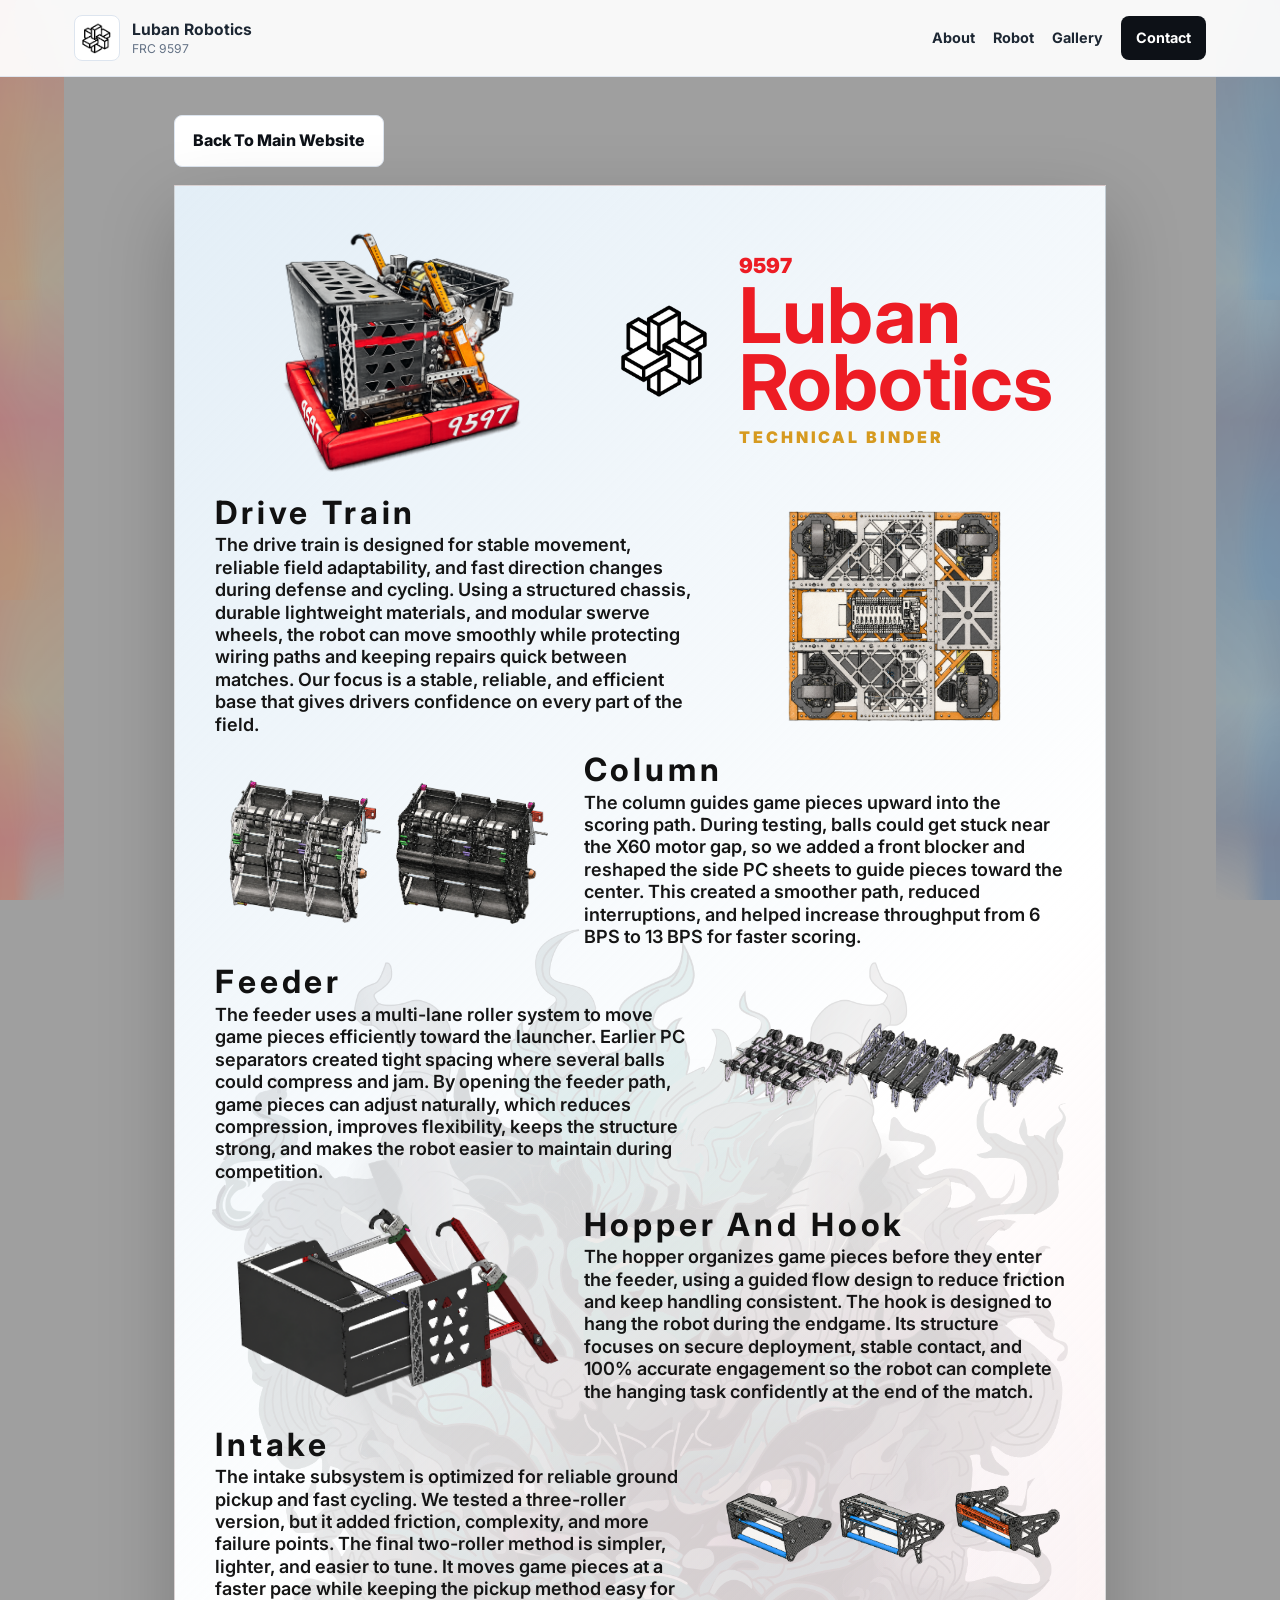
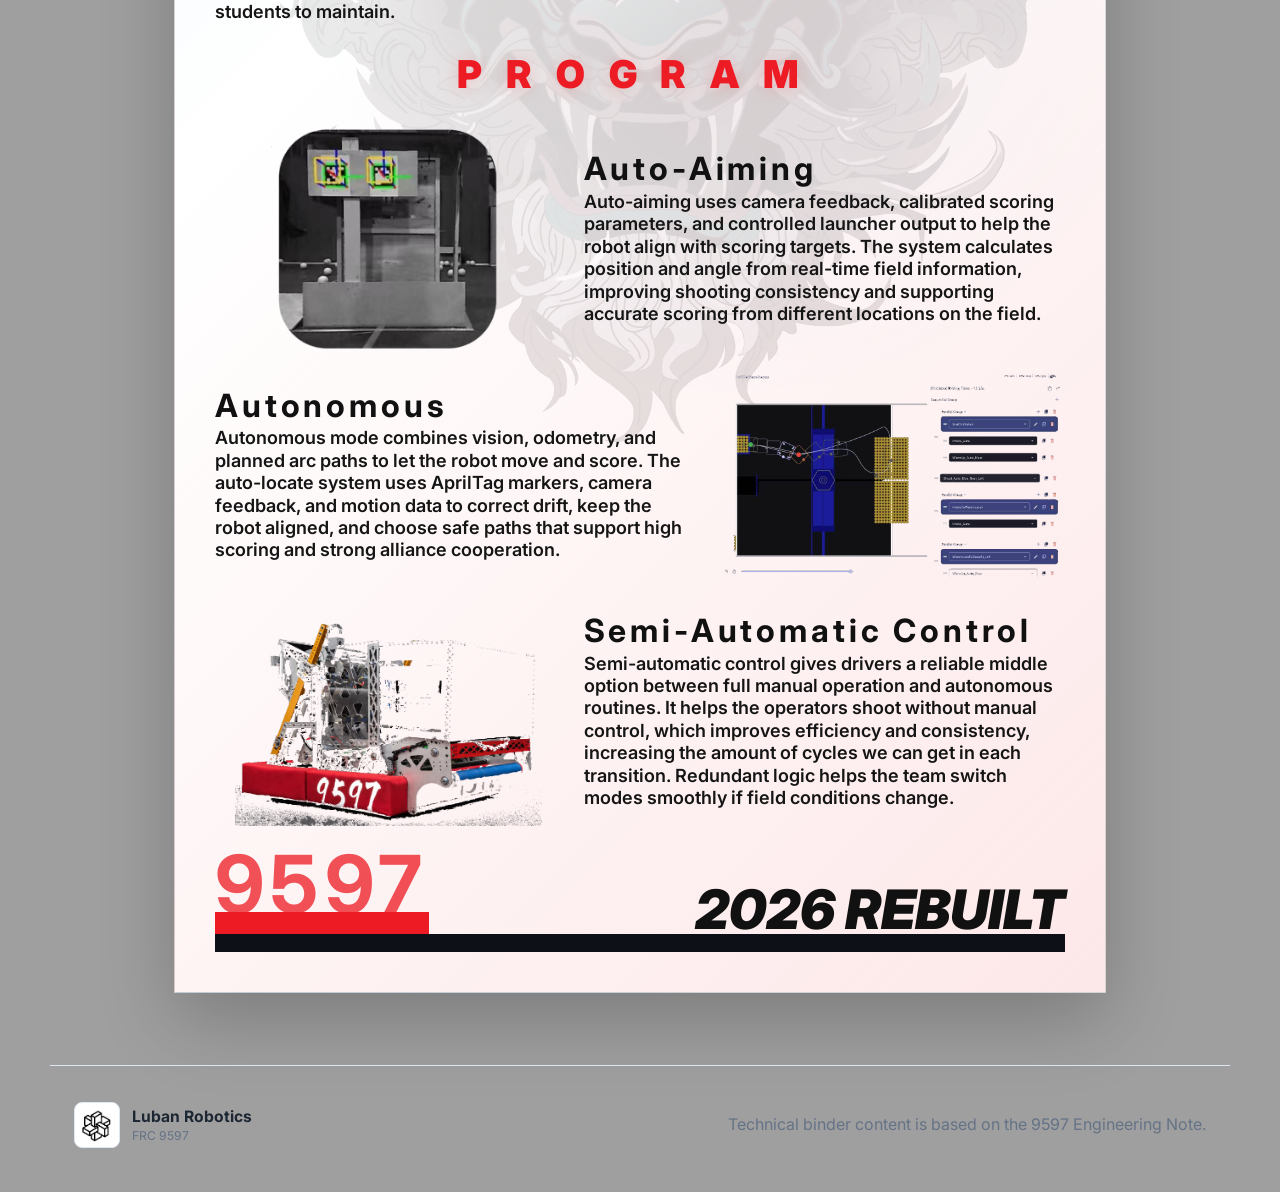
==== commit ddf6ba68: "Add engineering notebook page" ====
--- a/binder.html
+++ b/binder.html
@@ -4,6 +4,9 @@
     <meta charset="UTF-8" />
     <meta name="viewport" content="width=device-width, initial-scale=1.0" />
     <title>Technical Binder | Luban Robotics</title>
+    <link rel="icon" href="favicon.ico" sizes="any" />
+    <link rel="icon" type="image/png" href="images/team/favicon.png" />
+    <link rel="apple-touch-icon" href="images/team/favicon.png" />
     <link rel="preconnect" href="https://fonts.googleapis.com" />
     <link rel="preconnect" href="https://fonts.gstatic.com" crossorigin />
     <link
--- a/styles.css
+++ b/styles.css
@@ -1479,6 +1479,225 @@
   margin-bottom: 0;
 }
 
+.engineering-notebook-page {
+  background:
+    linear-gradient(90deg, rgba(237, 28, 36, 0.05), transparent 18%, transparent 82%, rgba(0, 102, 179, 0.06)),
+    var(--soft);
+}
+
+.notebook-document {
+  width: min(var(--max), calc(100% - 36px));
+  margin: 0 auto;
+  padding: 42px 0 74px;
+}
+
+.notebook-cover {
+  display: grid;
+  grid-template-columns: minmax(0, 0.95fr) minmax(280px, 0.72fr);
+  gap: 28px;
+  align-items: center;
+  margin-bottom: 28px;
+  padding: clamp(24px, 5vw, 44px);
+  border: 1px solid var(--line);
+  border-radius: var(--radius);
+  background: var(--white);
+  box-shadow: var(--shadow);
+}
+
+.notebook-cover h1 {
+  max-width: 760px;
+  margin-bottom: 14px;
+  color: var(--black);
+  font-size: clamp(2.1rem, 5vw, 4.1rem);
+  line-height: 0.98;
+}
+
+.notebook-cover p:not(.eyebrow) {
+  max-width: 690px;
+  color: var(--muted);
+  font-size: 1.05rem;
+}
+
+.notebook-cover-actions {
+  display: flex;
+  flex-wrap: wrap;
+  gap: 12px;
+  margin-top: 24px;
+}
+
+.notebook-cover figure {
+  margin: 0;
+}
+
+.notebook-cover img {
+  width: 100%;
+  max-height: 360px;
+  object-fit: contain;
+}
+
+.notebook-paper {
+  position: relative;
+  overflow: hidden;
+  padding: clamp(22px, 4vw, 38px);
+  border: 1px solid var(--line);
+  border-radius: var(--radius);
+  background:
+    linear-gradient(90deg, transparent 0 56px, rgba(237, 28, 36, 0.28) 56px 58px, transparent 58px),
+    repeating-linear-gradient(180deg, rgba(0, 102, 179, 0.08) 0 1px, transparent 1px 34px),
+    rgba(255, 255, 255, 0.96);
+  box-shadow: var(--shadow);
+}
+
+.notebook-paper::before {
+  content: "";
+  position: absolute;
+  inset: 18px auto 18px 18px;
+  width: 16px;
+  background:
+    radial-gradient(circle, rgba(13, 17, 23, 0.24) 0 3px, transparent 4px) 0 0 / 16px 72px;
+  pointer-events: none;
+}
+
+.notebook-toc {
+  position: relative;
+  z-index: 1;
+  display: grid;
+  grid-template-columns: repeat(4, 1fr);
+  gap: 14px;
+  margin-bottom: 40px;
+  padding-left: 28px;
+}
+
+.notebook-toc article,
+.notebook-rule-grid article,
+.notebook-reflection-grid article {
+  border: 1px solid rgba(221, 229, 239, 0.9);
+  border-radius: var(--radius);
+  background: rgba(255, 255, 255, 0.88);
+}
+
+.notebook-toc article {
+  padding: 16px;
+}
+
+.notebook-toc span {
+  display: inline-grid;
+  place-items: center;
+  width: 34px;
+  height: 34px;
+  margin-bottom: 10px;
+  color: var(--white);
+  font-weight: 900;
+  border-radius: 50%;
+  background: var(--blue);
+}
+
+.notebook-toc strong {
+  display: block;
+  color: var(--black);
+  font-size: 1.02rem;
+}
+
+.notebook-toc p {
+  margin: 5px 0 0;
+  color: var(--muted);
+  font-size: 0.9rem;
+}
+
+.notebook-chapter {
+  position: relative;
+  z-index: 1;
+  padding-left: 28px;
+}
+
+.notebook-chapter + .notebook-chapter {
+  margin-top: 48px;
+}
+
+.notebook-entry {
+  display: grid;
+  grid-template-columns: minmax(250px, 0.42fr) minmax(0, 0.58fr);
+  gap: 22px;
+  align-items: center;
+  margin-bottom: 18px;
+  padding: 18px;
+  border: 1px solid rgba(221, 229, 239, 0.9);
+  border-radius: var(--radius);
+  background: rgba(255, 255, 255, 0.9);
+}
+
+.notebook-entry:nth-child(even) {
+  grid-template-columns: minmax(0, 0.58fr) minmax(250px, 0.42fr);
+}
+
+.notebook-entry:nth-child(even) figure {
+  order: 2;
+}
+
+.notebook-entry figure {
+  margin: 0;
+  display: grid;
+  place-items: center;
+  min-height: 230px;
+  overflow: hidden;
+  border-radius: var(--radius);
+  background: rgba(244, 247, 251, 0.58);
+}
+
+.notebook-entry img {
+  width: 100%;
+  max-height: 320px;
+  object-fit: contain;
+}
+
+.entry-date {
+  width: fit-content;
+  margin: 0 0 8px;
+  padding: 5px 9px;
+  color: var(--blue-dark);
+  font-size: 0.76rem;
+  font-weight: 900;
+  text-transform: uppercase;
+  letter-spacing: 0.06em;
+  border: 1px solid rgba(0, 102, 179, 0.18);
+  border-radius: var(--radius);
+  background: rgba(0, 102, 179, 0.08);
+}
+
+.notebook-entry h3,
+.notebook-rule-grid h3,
+.notebook-reflection-grid h3 {
+  margin-bottom: 8px;
+  color: var(--black);
+}
+
+.notebook-entry p:not(.entry-date),
+.notebook-rule-grid p,
+.notebook-reflection-grid p {
+  margin-bottom: 0;
+  color: var(--muted);
+}
+
+.notebook-rule-grid,
+.notebook-reflection-grid {
+  display: grid;
+  grid-template-columns: repeat(2, 1fr);
+  gap: 14px;
+}
+
+.notebook-rule-grid article,
+.notebook-reflection-grid article {
+  padding: 18px;
+}
+
+.notebook-rule-grid article:last-child {
+  grid-column: 1 / -1;
+}
+
+.notebook-rule-grid p + p {
+  margin-top: 10px;
+}
+
 @media (min-width: 1021px) {
   .robot-photo-frame.tall,
   .notebook-card figure,
@@ -1626,9 +1845,16 @@
 
   .hero-grid,
   .engineering-layout,
+  .notebook-cover,
   .notebook-card,
-  .notebook-card:nth-child(even) {
+  .notebook-card:nth-child(even),
+  .notebook-entry,
+  .notebook-entry:nth-child(even) {
     grid-template-columns: 1fr;
+  }
+
+  .notebook-entry:nth-child(even) figure {
+    order: 0;
   }
 
   .notebook-card:nth-child(even) figure {
@@ -1647,6 +1873,7 @@
   }
 
   .achievement-strip,
+  .notebook-toc,
   .card-grid.four,
   .timeline,
   .sponsor-grid {
@@ -1708,6 +1935,9 @@
   .mini-grid,
   .result-stats,
   .strategy-detail-card,
+  .notebook-toc,
+  .notebook-rule-grid,
+  .notebook-reflection-grid,
   .binder-showcase,
   .binder-poster-header,
   .binder-block,
@@ -1720,6 +1950,35 @@
     grid-template-columns: 1fr;
   }
 
+  .notebook-document {
+    width: min(100% - 24px, var(--max));
+    padding-top: 24px;
+  }
+
+  .notebook-paper {
+    padding: 20px;
+    background:
+      repeating-linear-gradient(180deg, rgba(0, 102, 179, 0.08) 0 1px, transparent 1px 34px),
+      rgba(255, 255, 255, 0.96);
+  }
+
+  .notebook-paper::before {
+    display: none;
+  }
+
+  .notebook-toc,
+  .notebook-chapter {
+    padding-left: 0;
+  }
+
+  .notebook-entry {
+    padding: 14px;
+  }
+
+  .notebook-rule-grid article:last-child {
+    grid-column: auto;
+  }
+
   .strategy-detail-card figure {
     position: static;
   }
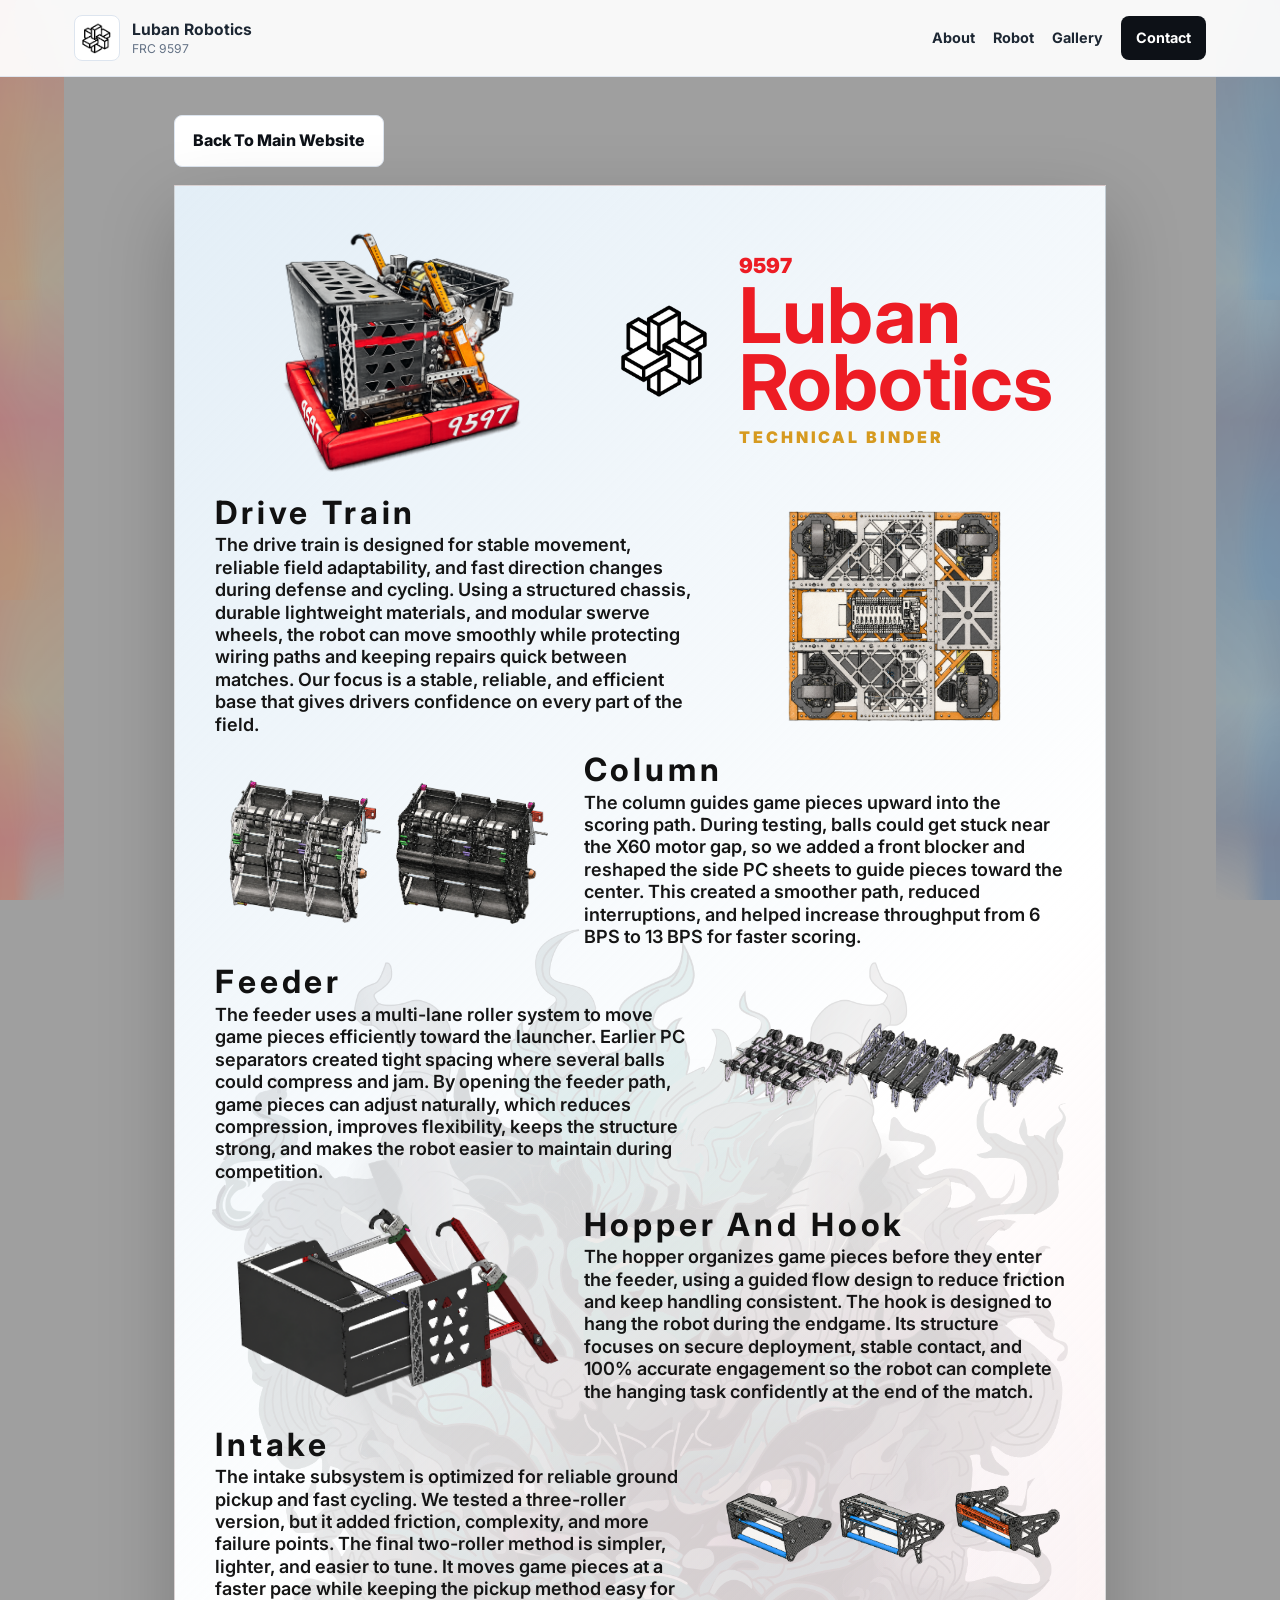
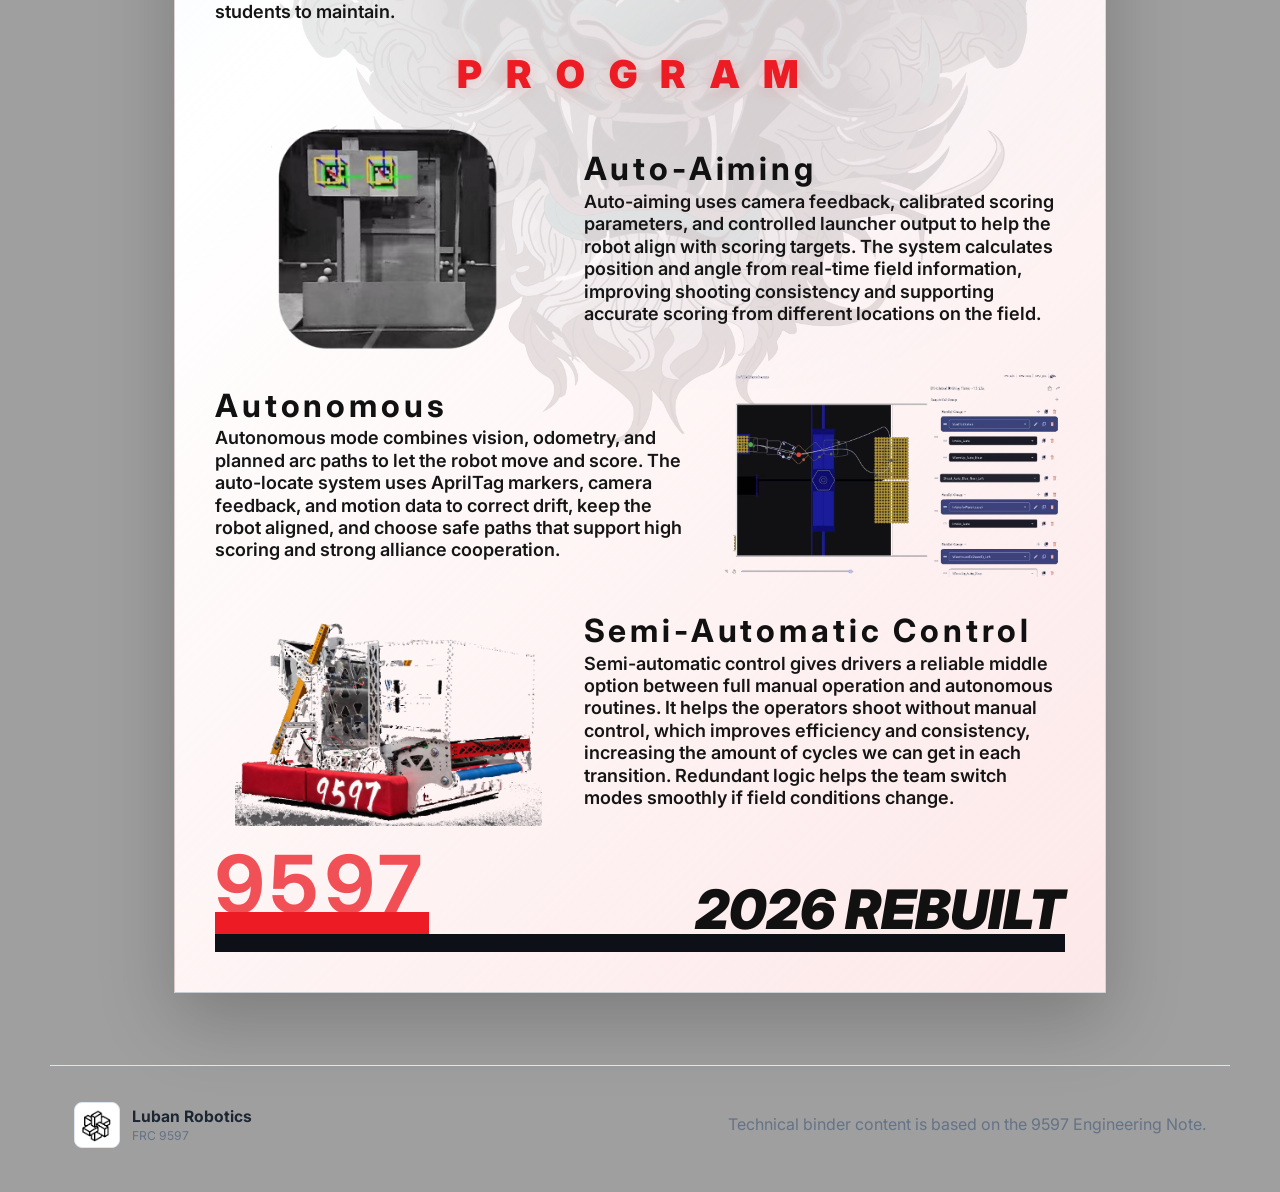
==== commit ef4dba27: "Update team highlights and engineering details" ====
--- a/binder.html
+++ b/binder.html
@@ -160,7 +160,7 @@
           </section>
 
           <section class="binder-block binder-block-right binder-footer-block">
-            <img src="images/binder/no-bg/luban-robot-gallery.png" alt="Robot control and mechanism overview" />
+            <img src="images/binder/no-bg/semi-automatic-control.png" alt="Semi-automatic control robot overview" />
             <div>
               <h2>Semi-Automatic Control</h2>
               <p>
--- a/styles.css
+++ b/styles.css
@@ -685,6 +685,23 @@
   margin-top: 4px;
   color: var(--muted);
   font-size: 0.92rem;
+}
+
+.technical-focus-card {
+  display: grid;
+  gap: 12px;
+}
+
+.technical-detail-list {
+  display: grid;
+  gap: 8px;
+  margin: 0;
+  padding-left: 18px;
+  color: var(--muted);
+}
+
+.technical-detail-list strong {
+  color: var(--black);
 }
 
 .notebook-section {
